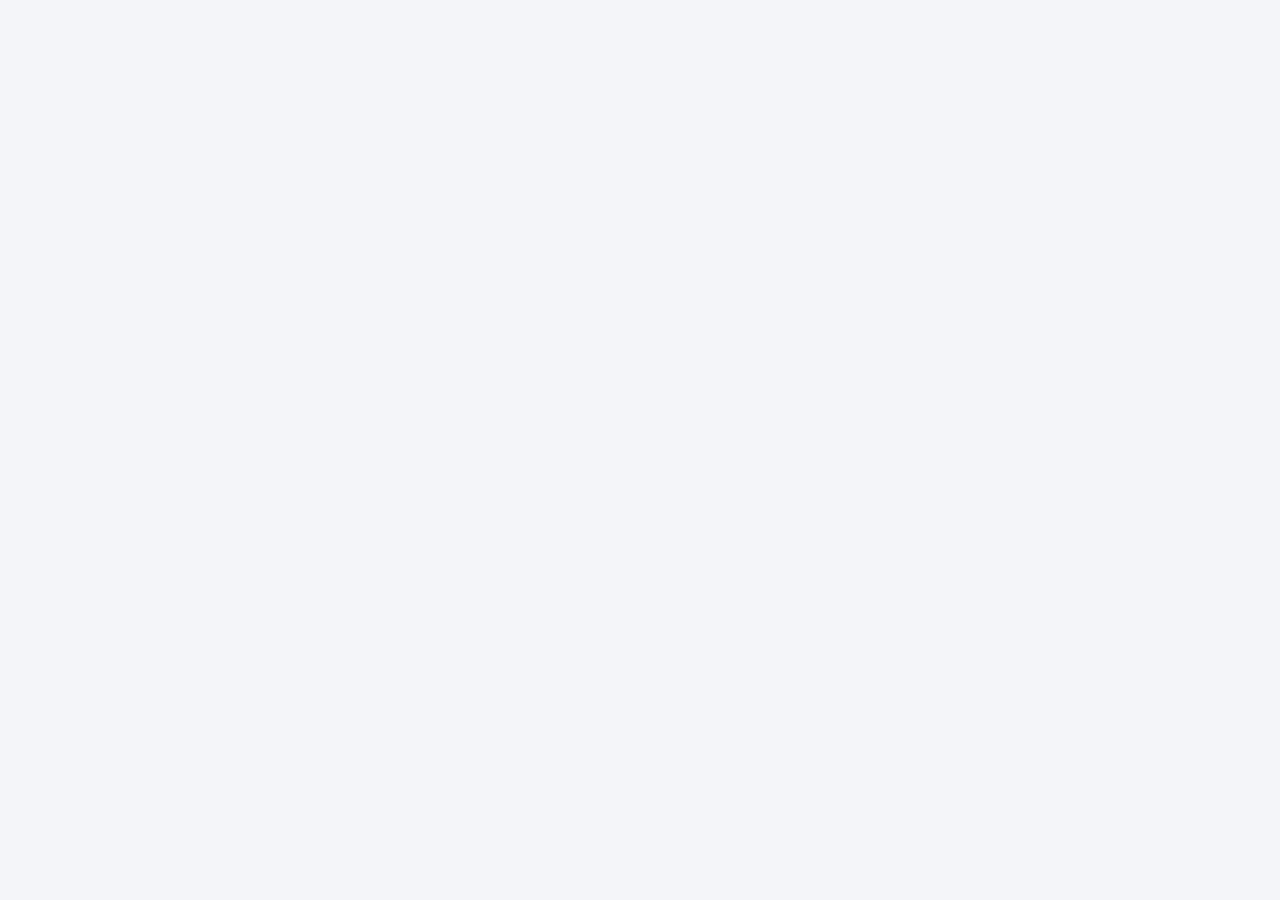
==== src/Browser/wwwroot/index.html @ 026c96dc "Deploy CardStudio WASM to GitHub Pages" ====
<!doctype html>
<html lang="zh-CN">
<head>
  <meta charset="utf-8">
  <meta name="viewport" content="width=device-width, initial-scale=1">
  <title>CardStudio</title>
  <style>
    html, body, #out { width: 100%; height: 100%; margin: 0; overflow: hidden; background: #f3f5f9; }
  </style>
</head>
<body>
  <div id="out"></div>
  <script type="module" src="./main.js"></script>
</body>
</html>
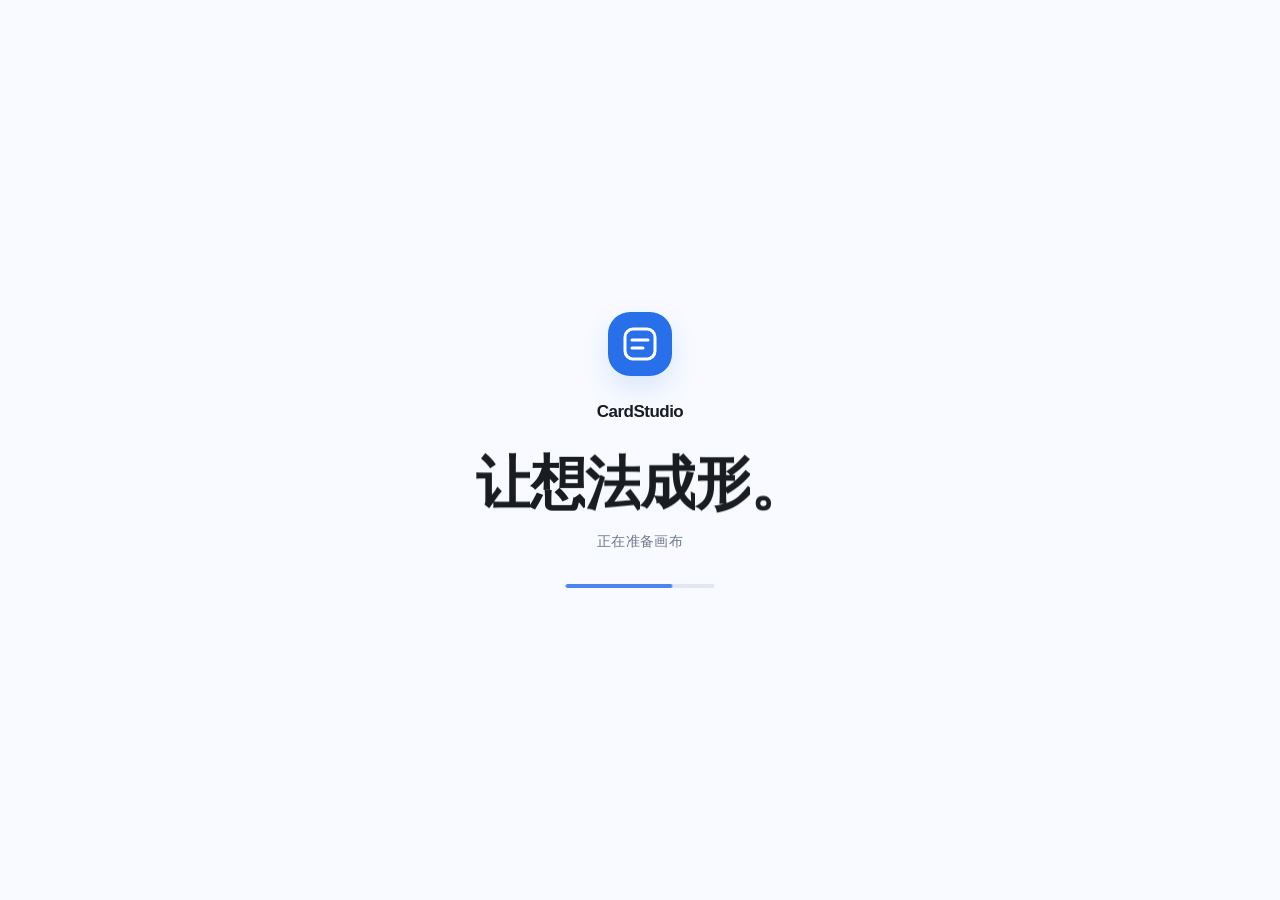
==== commit 6d8dd0d2: "Improve browser editor startup and CardStudio UI" ====
--- a/src/Browser/wwwroot/index.html
+++ b/src/Browser/wwwroot/index.html
@@ -3,13 +3,40 @@
 <head>
   <meta charset="utf-8">
   <meta name="viewport" content="width=device-width, initial-scale=1">
+  <meta name="theme-color" media="(prefers-color-scheme: light)" content="#F8FAFF">
+  <meta name="theme-color" media="(prefers-color-scheme: dark)" content="#111318">
   <title>CardStudio</title>
+  <link rel="icon" type="image/svg+xml" href="./icon.svg">
+  <link rel="stylesheet" href="./splash.css">
   <style>
     html, body, #out { width: 100%; height: 100%; margin: 0; overflow: hidden; background: #f3f5f9; }
   </style>
 </head>
 <body>
   <div id="out"></div>
+  <div id="preview-busy" class="preview-busy" role="status" aria-label="正在编译并渲染预览" hidden>
+    <div class="preview-busy-content">
+      <svg class="preview-spinner" viewBox="0 0 48 48" aria-hidden="true">
+        <circle cx="24" cy="24" r="16" fill="none" stroke="#D6E2F4" stroke-width="4" />
+        <path id="preview-wave" fill="none" stroke="#286FEA" stroke-width="4" stroke-linecap="round" />
+      </svg>
+      <span>正在编译并渲染…</span>
+    </div>
+  </div>
+  <div id="boot-screen" class="boot-screen" role="status" aria-label="正在启动 CardStudio">
+    <div class="boot-content">
+      <div class="boot-mark" aria-hidden="true">
+        <img src="./icon.svg" alt="">
+      </div>
+      <div class="boot-name">CardStudio</div>
+      <h1 class="boot-title">让想法成形。</h1>
+      <p id="boot-message" class="boot-message">正在准备画布</p>
+      <div class="boot-progress-track" aria-hidden="true"><div id="boot-progress"></div></div>
+      <button id="boot-retry" type="button" hidden>重新加载</button>
+    </div>
+  </div>
+  <script src="./vendor/gsap.min.js"></script>
+  <script src="./vendor/SplitText.min.js"></script>
   <script type="module" src="./main.js"></script>
 </body>
 </html>
--- a/src/Browser/wwwroot/splash.css
+++ b/src/Browser/wwwroot/splash.css
@@ -0,0 +1,160 @@
+.boot-screen {
+  --surface: #f8faff;
+  --primary: #286fea;
+  --on-primary: #fff;
+  --text: #191c20;
+  --muted: #657080;
+  --track: #dce3ee;
+  position: fixed;
+  z-index: 1000;
+  inset: 0;
+  display: grid;
+  place-items: center;
+  background: var(--surface);
+  color: var(--text);
+  font-family: Inter, "SF Pro Display", "Helvetica Neue", Arial, sans-serif;
+}
+
+.boot-content {
+  display: flex;
+  align-items: center;
+  flex-direction: column;
+  width: min(100% - 48px, 520px);
+  text-align: center;
+}
+
+.boot-mark {
+  display: grid;
+  place-items: center;
+  width: 64px;
+  height: 64px;
+  border-radius: 22px;
+  box-shadow: 0 12px 28px #286fea24;
+}
+
+.boot-mark img { width: 64px; height: 64px; }
+
+.boot-name {
+  margin-top: 26px;
+  font-size: 17px;
+  font-weight: 650;
+  letter-spacing: -0.03em;
+}
+
+.boot-title {
+  margin: 26px 0 0;
+  font-size: clamp(38px, 6vw, 58px);
+  font-weight: 650;
+  letter-spacing: -0.055em;
+  line-height: 1.2;
+  visibility: hidden;
+}
+
+.boot-title .char { display: inline-block; will-change: transform, opacity; }
+
+.boot-message {
+  margin: 14px 0 0;
+  color: var(--muted);
+  font-size: 14px;
+  letter-spacing: 0.02em;
+}
+
+.boot-progress-track {
+  width: 160px;
+  height: 4px;
+  margin-top: 34px;
+  overflow: hidden;
+  border-radius: 99px;
+  background: var(--track);
+}
+
+.boot-progress-track div {
+  width: 100%;
+  height: 100%;
+  border-radius: inherit;
+  background: var(--primary);
+  transform: scaleX(0);
+  transform-origin: left center;
+  will-change: transform;
+}
+
+.boot-progress-track div.is-loading {
+  animation: boot-loading 9s cubic-bezier(0.2, 0, 0, 1) forwards;
+}
+
+@keyframes boot-loading {
+  from { transform: scaleX(0.72); }
+  to { transform: scaleX(0.94); }
+}
+
+#boot-retry {
+  margin-top: 20px;
+  padding: 10px 18px;
+  border: 0;
+  border-radius: 100px;
+  background: var(--primary);
+  color: var(--on-primary);
+  font: inherit;
+  font-size: 14px;
+  cursor: pointer;
+}
+
+.boot-screen.is-error .boot-progress-track { display: none; }
+
+.preview-busy {
+  position: fixed;
+  z-index: 10;
+  top: 54px;
+  right: 0;
+  bottom: 30px;
+  width: calc(50% - 2px);
+  display: grid;
+  place-items: center;
+  background: rgba(243, 245, 248, 0.82);
+  color: #40516b;
+  font: 14px Inter, "SF Pro Display", "Helvetica Neue", Arial, sans-serif;
+  pointer-events: none;
+}
+
+.preview-busy[hidden] { display: none; }
+
+.preview-busy-content {
+  display: flex;
+  align-items: center;
+  flex-direction: column;
+  gap: 16px;
+}
+
+.preview-spinner {
+  width: 48px;
+  height: 48px;
+}
+
+.preview-spinner path {
+  animation: preview-spin 1.5s linear infinite;
+  transform-box: view-box;
+  transform-origin: center;
+  will-change: transform;
+}
+
+@keyframes preview-spin {
+  to { transform: rotate(360deg); }
+}
+
+@media (prefers-color-scheme: dark) {
+  .boot-screen {
+    --surface: #111318;
+    --primary: #adc6ff;
+    --on-primary: #003060;
+    --text: #e2e2e9;
+    --muted: #aeb9ca;
+    --track: #3c4655;
+  }
+  .boot-mark { box-shadow: 0 12px 28px #0005; }
+}
+
+@media (prefers-reduced-motion: reduce) {
+  .boot-title { visibility: visible; }
+  .boot-progress-track div.is-loading { animation: none; }
+  .preview-spinner path { animation: none; }
+}
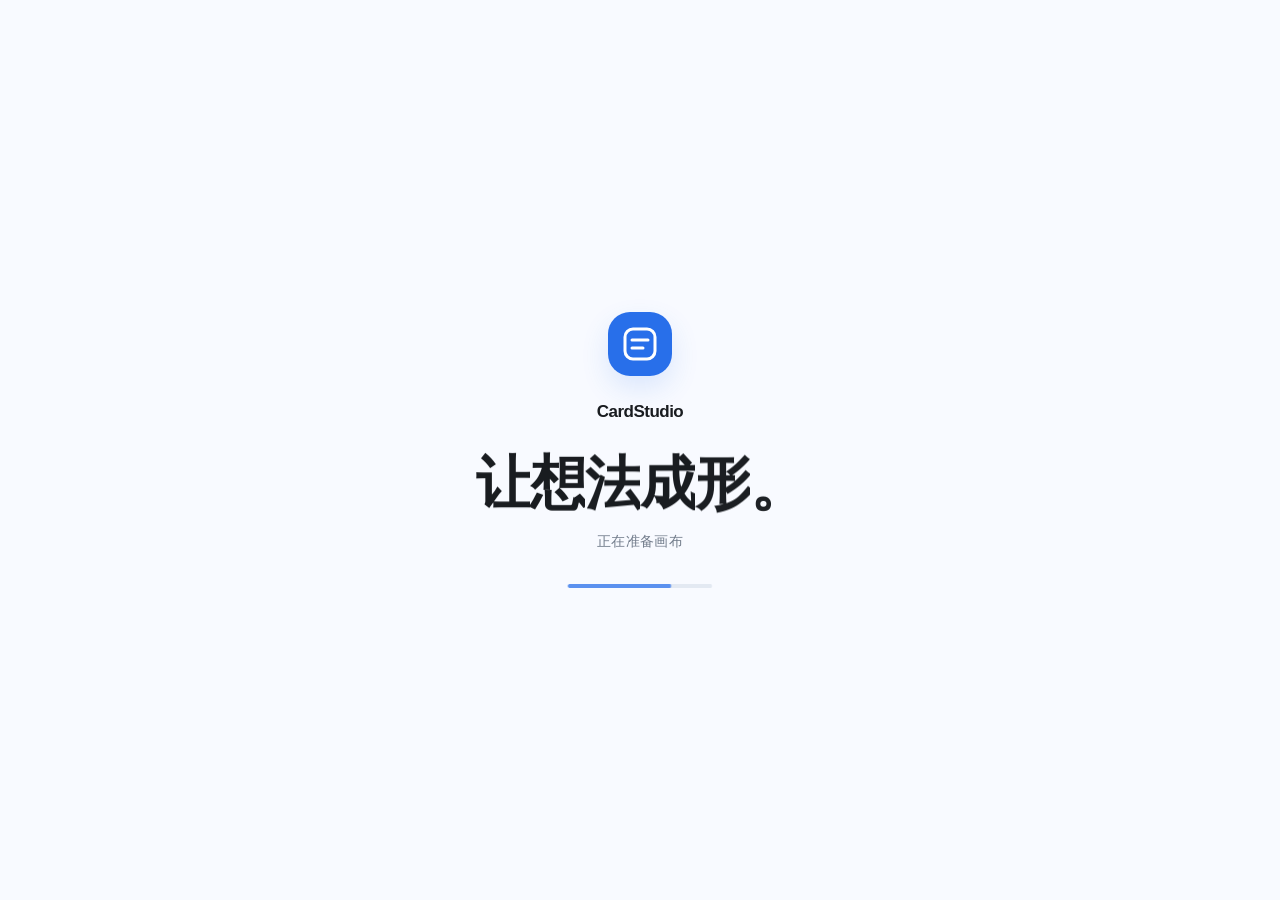
==== commit 318303d7: "Add local image assets and fix browser runtime compilation" ====
--- a/src/Browser/wwwroot/index.html
+++ b/src/Browser/wwwroot/index.html
@@ -10,6 +10,7 @@
   <link rel="stylesheet" href="./splash.css">
   <style>
     html, body, #out { width: 100%; height: 100%; margin: 0; overflow: hidden; background: #f3f5f9; }
+    @media (prefers-color-scheme: dark) { html, body, #out { background: #111318; } }
   </style>
 </head>
 <body>
--- a/src/Browser/wwwroot/splash.css
+++ b/src/Browser/wwwroot/splash.css
@@ -151,6 +151,9 @@
     --track: #3c4655;
   }
   .boot-mark { box-shadow: 0 12px 28px #0005; }
+  .preview-busy { background: rgba(23, 27, 36, 0.86); color: #c0ccdf; }
+  .preview-spinner circle { stroke: #3c4655; }
+  .preview-spinner path { stroke: #adc6ff; }
 }
 
 @media (prefers-reduced-motion: reduce) {
@@ -158,3 +161,8 @@
   .boot-progress-track div.is-loading { animation: none; }
   .preview-spinner path { animation: none; }
 }
+
+html[data-studio-theme="dark"] .preview-busy { background: rgba(23, 27, 36, .86); color: #c0ccdf; }
+html[data-studio-theme="dark"] .preview-spinner path { stroke: #adc6ff; }
+html[data-studio-theme="light"] .preview-busy { background: rgba(243, 245, 248, .86); color: #40516b; }
+html[data-studio-theme="light"] .preview-spinner path { stroke: #286fea; }
